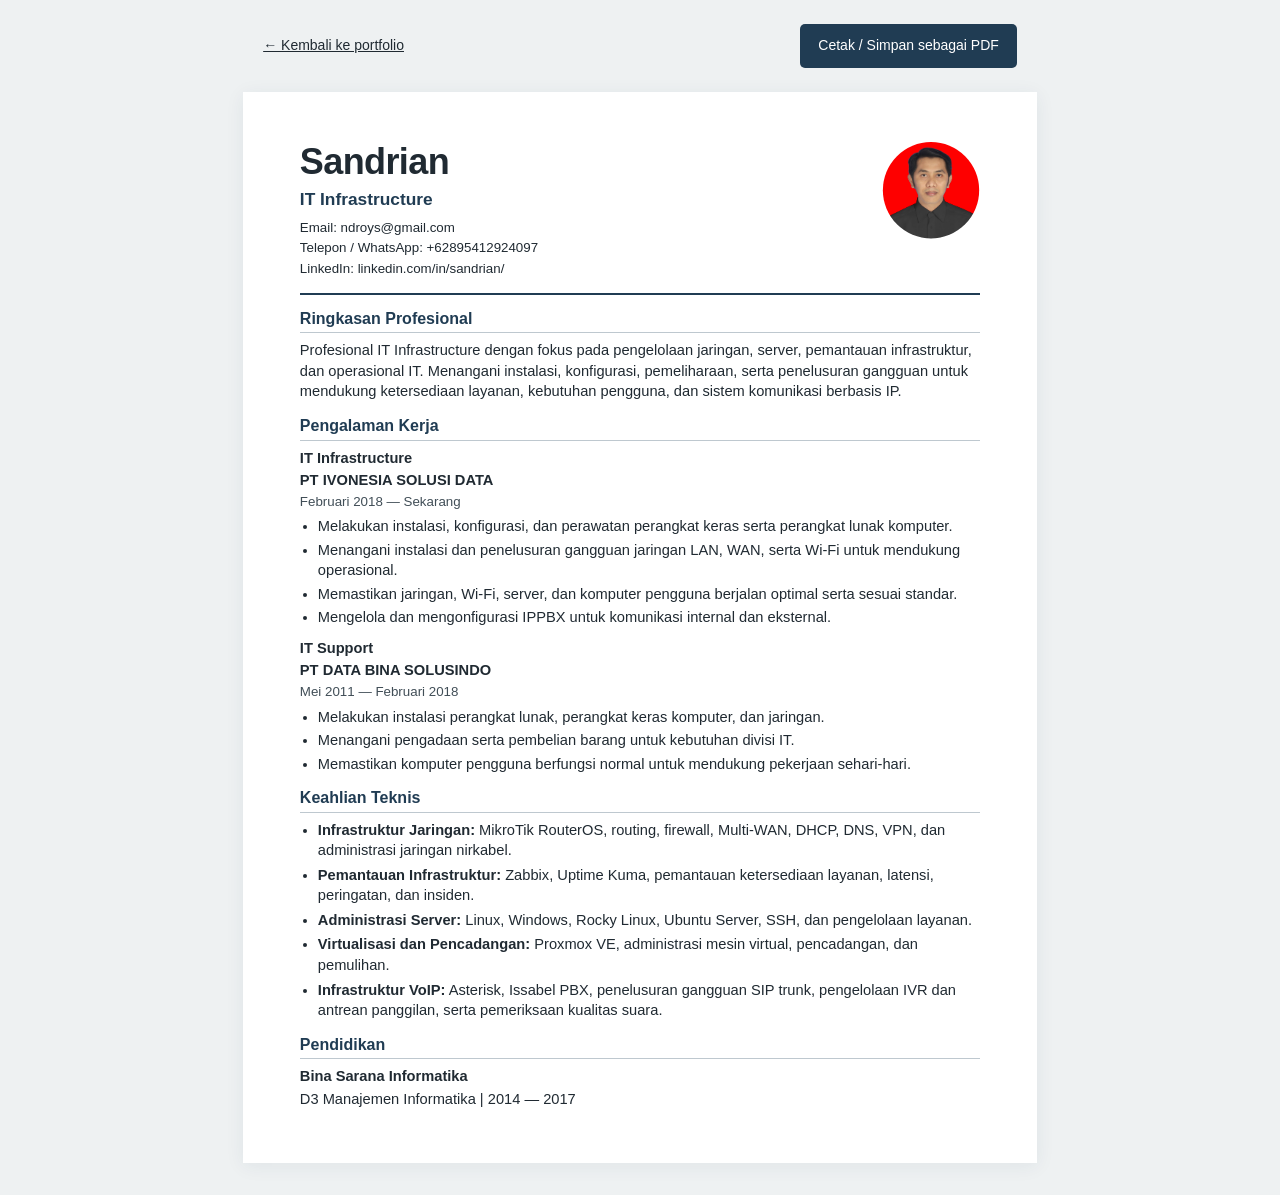
==== assets/cv/cv.html @ 35f3ea59 "Add files via upload" ====
<!DOCTYPE html>
<html lang="id">
<head>
  <meta charset="UTF-8">
  <meta name="viewport" content="width=device-width, initial-scale=1">
  <meta name="description" content="CV Sandrian — IT Infrastructure dalam Bahasa Indonesia.">
  <!-- Judul menjadi saran nama berkas saat memilih Simpan sebagai PDF. -->
  <title>CV_Sandrian</title>
  <link rel="icon" href="../images/favicon.svg" type="image/svg+xml">
  <link rel="stylesheet" href="cv.css">
  <script src="cv.js" defer></script>
</head>
<body>
  <!-- Kontrol layar disembunyikan saat dicetak. Ctrl+P tetap dapat digunakan tanpa JS. -->
  <aside class="print-toolbar" aria-label="Pengaturan cetak CV">
    <div class="toolbar-actions">
      <a href="../../index.html">← Kembali ke portfolio</a>
      <button id="print-cv" type="button">Cetak / Simpan sebagai PDF</button>
    </div>
    <noscript><p>JavaScript tidak aktif. Tekan Ctrl+P untuk mencetak atau menyimpan CV sebagai PDF.</p></noscript>
  </aside>

  <!-- CV satu kolom: seluruh informasi berupa teks yang dapat dipilih dan disalin. -->
  <main class="cv-document">
    <header class="cv-header">
      <div>
        <!-- Nama yang tersedia di proyek; jangan menambahkan nama belakang tanpa konfirmasi. -->
        <h1>Sandrian</h1>
        <p class="role">IT Infrastructure</p>
        <address>
          <p>Email: <a href="mailto:ndroys@gmail.com">ndroys@gmail.com</a></p>
          <p>Telepon / WhatsApp: <a href="https://wa.me/62895412924097">+62895412924097</a></p>
          <p>LinkedIn: <a href="https://www.linkedin.com/in/sandrian/">linkedin.com/in/sandrian/</a></p>
        </address>
      </div>
      <!-- Foto asli dipakai tanpa regenerasi wajah. Teks CV tetap berdiri sendiri. -->
      <img src="../images/Sandrian.jpg" alt="Foto Sandrian" width="2176" height="2153" class="cv-photo">
    </header>

    <section aria-labelledby="summary-title">
      <h2 id="summary-title">Ringkasan Profesional</h2>
      <p>Profesional IT Infrastructure dengan fokus pada pengelolaan jaringan, server, pemantauan infrastruktur, dan operasional IT. Menangani instalasi, konfigurasi, pemeliharaan, serta penelusuran gangguan untuk mendukung ketersediaan layanan, kebutuhan pengguna, dan sistem komunikasi berbasis IP.</p>
    </section>

    <!-- Pengalaman ditulis sesuai data portfolio, terbaru terlebih dahulu. -->
    <section aria-labelledby="experience-title">
      <h2 id="experience-title">Pengalaman Kerja</h2>
      <article class="job">
        <h3>IT Infrastructure</h3>
        <p class="organization">PT IVONESIA SOLUSI DATA</p>
        <p class="period">Februari 2018 — Sekarang</p>
        <ul>
          <li>Melakukan instalasi, konfigurasi, dan perawatan perangkat keras serta perangkat lunak komputer.</li>
          <li>Menangani instalasi dan penelusuran gangguan jaringan LAN, WAN, serta Wi-Fi untuk mendukung operasional.</li>
          <li>Memastikan jaringan, Wi-Fi, server, dan komputer pengguna berjalan optimal serta sesuai standar.</li>
          <li>Mengelola dan mengonfigurasi IPPBX untuk komunikasi internal dan eksternal.</li>
        </ul>
      </article>
      <article class="job">
        <h3>IT Support</h3>
        <p class="organization">PT DATA BINA SOLUSINDO</p>
        <p class="period">Mei 2011 — Februari 2018</p>
        <ul>
          <li>Melakukan instalasi perangkat lunak, perangkat keras komputer, dan jaringan.</li>
          <li>Menangani pengadaan serta pembelian barang untuk kebutuhan divisi IT.</li>
          <li>Memastikan komputer pengguna berfungsi normal untuk mendukung pekerjaan sehari-hari.</li>
        </ul>
      </article>
    </section>

    <!-- Keahlian berasal dari data portfolio, tanpa persentase atau klaim sertifikasi. -->
    <section aria-labelledby="skills-title">
      <h2 id="skills-title">Keahlian Teknis</h2>
      <ul class="skill-list">
        <li><strong>Infrastruktur Jaringan:</strong> MikroTik RouterOS, routing, firewall, Multi-WAN, DHCP, DNS, VPN, dan administrasi jaringan nirkabel.</li>
        <li><strong>Pemantauan Infrastruktur:</strong> Zabbix, Uptime Kuma, pemantauan ketersediaan layanan, latensi, peringatan, dan insiden.</li>
        <li><strong>Administrasi Server:</strong> Linux, Windows, Rocky Linux, Ubuntu Server, SSH, dan pengelolaan layanan.</li>
        <li><strong>Virtualisasi dan Pencadangan:</strong> Proxmox VE, administrasi mesin virtual, pencadangan, dan pemulihan.</li>
        <li><strong>Infrastruktur VoIP:</strong> Asterisk, Issabel PBX, penelusuran gangguan SIP trunk, pengelolaan IVR dan antrean panggilan, serta pemeriksaan kualitas suara.</li>
      </ul>
    </section>

    <section aria-labelledby="education-title">
      <h2 id="education-title">Pendidikan</h2>
      <p class="organization">Bina Sarana Informatika</p>
      <p>D3 Manajemen Informatika | 2014 — 2017</p>
    </section>
    <!-- Sertifikasi dan pencapaian tidak dicantumkan karena belum tersedia. -->
  </main>
</body>
</html>
---- assets/cv/cv.css ----
/* 01. Tampilan layar — font sistem dan seluruh aset tersedia lokal. */
:root { color-scheme: light; font-family: Arial, Helvetica, sans-serif; color: #202a32; background: #eef1f2; }
* { box-sizing: border-box; }
body { margin: 0; font-size: 11pt; line-height: 1.4; }
a { color: inherit; text-decoration: none; overflow-wrap: anywhere; }
a:focus-visible, button:focus-visible { outline: 3px solid #557e9b; outline-offset: 4px; }
.print-toolbar { max-width: 210mm; margin: 24px auto; padding: 0 20px; font-size: 14px; }
.toolbar-actions { display: flex; justify-content: space-between; align-items: center; gap: 16px; flex-wrap: wrap; }
.toolbar-actions a { text-decoration: underline; }
button { background: #203c53; color: white; border: 0; border-radius: 5px; padding: 12px 18px; min-height: 44px; font: inherit; cursor: pointer; }
.print-toolbar p { margin: 14px 0 0; line-height: 1.7; }
.cv-document { width: 210mm; max-width: calc(100% - 32px); margin: 0 auto 32px; padding: 13mm 15mm; background: white; box-shadow: 0 3px 18px #203c5312; }
/* 02. Isi CV — urutan baca satu kolom, tanpa tabel atau grafik. */
.cv-header { display: flex; justify-content: space-between; align-items: flex-start; gap: 20px; padding-bottom: 12px; border-bottom: 2px solid #203c53; }
h1 { margin: 0; font-size: 27pt; line-height: 1.15; letter-spacing: -.6px; }
.role { margin: 4px 0 8px; font-size: 13pt; font-weight: 700; color: #203c53; }
address { font-style: normal; font-size: 10pt; }
address p { margin: 2px 0; }
/* Bingkai lingkaran memotong sudut hitam foto asli, termasuk saat dicetak. */
.cv-photo { width: 26mm; height: 26mm; object-fit: cover; object-position: center; border-radius: 50%; clip-path: circle(49% at 50% 50%); flex-shrink: 0; }
h2 { margin: 13px 0 7px; padding-bottom: 3px; border-bottom: 1px solid #bec8cf; color: #203c53; font-size: 12pt; line-height: 1.35; }
h3 { margin: 0 0 2px; font-size: 11pt; }
p { margin: 0 0 5px; }
.organization { font-weight: 700; margin-bottom: 2px; }
.period { color: #414e57; font-size: 10pt; margin-bottom: 5px; }
.job + .job { margin-top: 10px; }
ul { margin: 5px 0 0; padding-left: 18px; }
li { margin-bottom: 3px; }
.skill-list li { margin-bottom: 4px; }
/* 03. A4 — teks asli, tanpa rasterisasi; kontrol tidak ikut masuk PDF. */
@page { size: A4 portrait; margin: 12mm 15mm; }
@media print {
  :root, body { background: white; color: #111; }
  .print-toolbar { display: none !important; }
  .cv-document { width: auto; max-width: none; padding: 0; margin: 0; box-shadow: none; }
  .cv-header { break-inside: avoid; }
  h2, h3, .organization, .period { break-after: avoid; }
  .job { break-inside: avoid; }
  p, li { orphans: 2; widows: 2; }
  a { color: inherit; text-decoration: none; }
}
@media screen and (max-width: 600px) {
  .cv-document { padding: 24px 20px; }
  .cv-header { gap: 12px; }
  .cv-photo { width: 65px; height: 65px; }
  h1 { font-size: 25pt; }
  address { font-size: 10pt; }
}
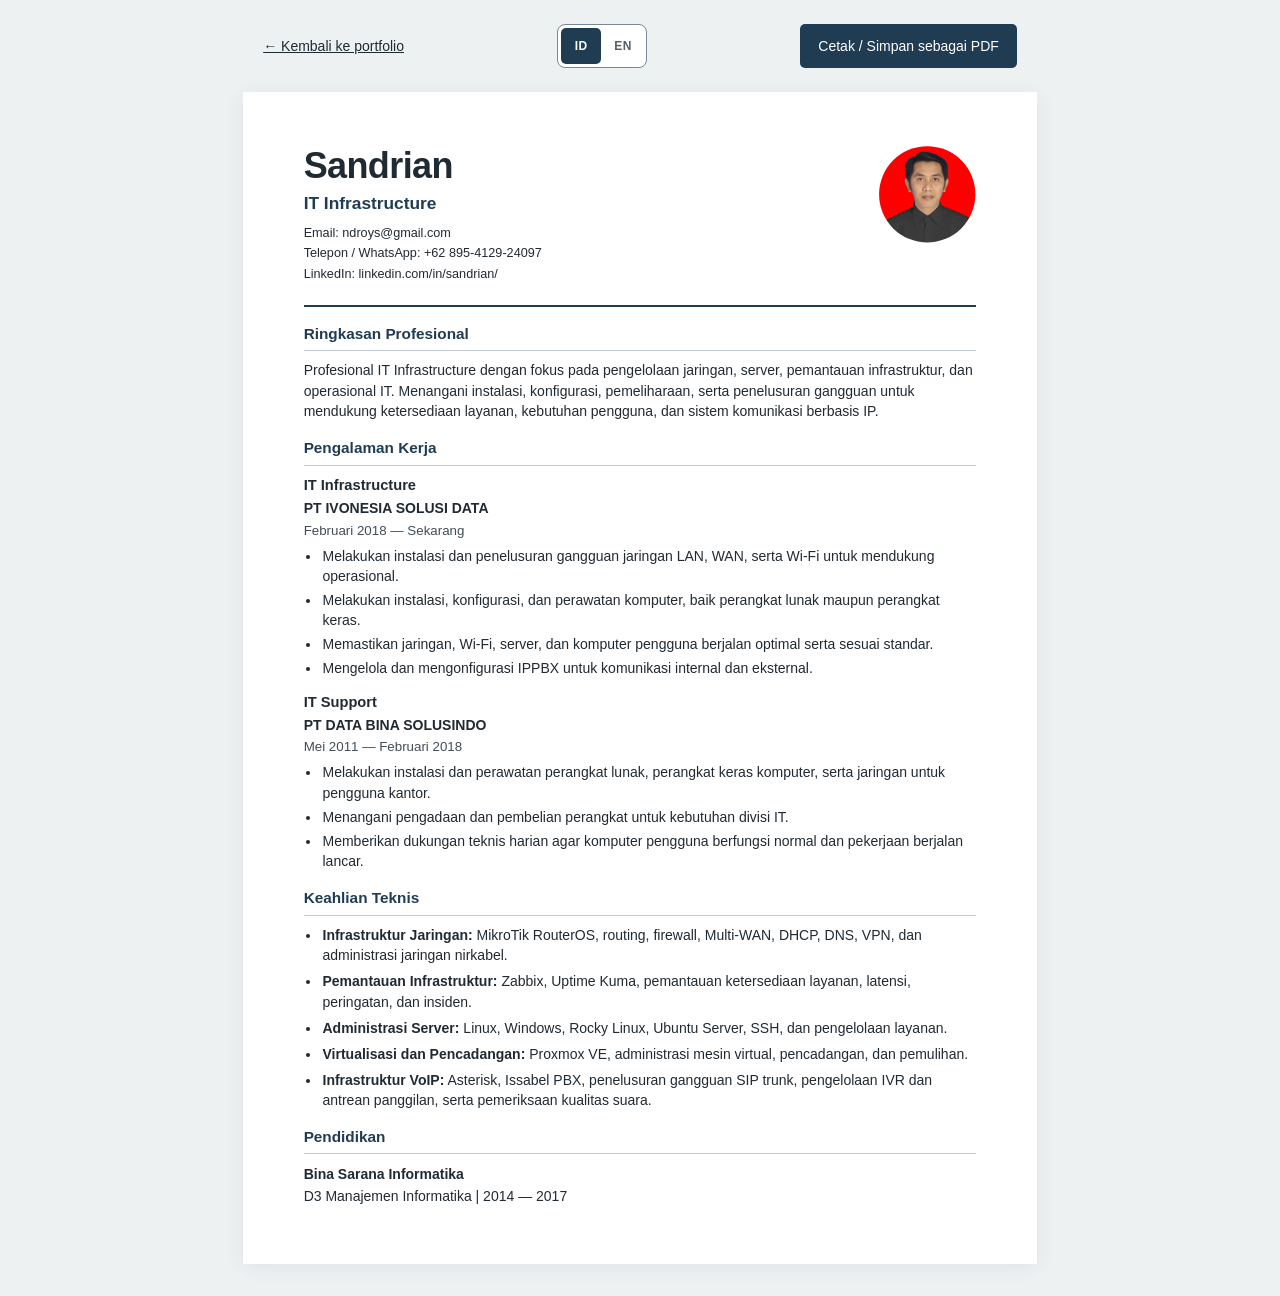
==== commit 4c310044: "Add files via upload" ====
--- a/assets/cv/cv.html
+++ b/assets/cv/cv.html
@@ -5,16 +5,20 @@
   <meta name="viewport" content="width=device-width, initial-scale=1">
   <meta name="description" content="CV Sandrian — IT Infrastructure dalam Bahasa Indonesia.">
   <!-- Judul menjadi saran nama berkas saat memilih Simpan sebagai PDF. -->
-  <title>CV_Sandrian</title>
+  <title>CV_Sandrian_ID</title>
   <link rel="icon" href="../images/favicon.svg" type="image/svg+xml">
   <link rel="stylesheet" href="cv.css">
+  <link rel="stylesheet" href="../css/language.css">
+  <script src="../js/translations.js" defer></script>
+  <script src="../js/i18n.js" defer></script>
   <script src="cv.js" defer></script>
 </head>
-<body>
+<body data-page="cv">
   <!-- Kontrol layar disembunyikan saat dicetak. Ctrl+P tetap dapat digunakan tanpa JS. -->
   <aside class="print-toolbar" aria-label="Pengaturan cetak CV">
     <div class="toolbar-actions">
-      <a href="../../index.html">← Kembali ke portfolio</a>
+      <a data-portfolio-link href="../../index.html?lang=id">← Kembali ke portfolio</a>
+      <div class="language-switch" data-language-switch role="group" aria-label="Pilih bahasa" hidden><button type="button" class="language-option" data-language="id" lang="id" aria-label="Bahasa Indonesia" title="Bahasa Indonesia" aria-pressed="true">ID</button><button type="button" class="language-option" data-language="en" lang="en" aria-label="English" title="English" aria-pressed="false">EN</button></div>
       <button id="print-cv" type="button">Cetak / Simpan sebagai PDF</button>
     </div>
     <noscript><p>JavaScript tidak aktif. Tekan Ctrl+P untuk mencetak atau menyimpan CV sebagai PDF.</p></noscript>
@@ -29,7 +33,7 @@
         <p class="role">IT Infrastructure</p>
         <address>
           <p>Email: <a href="mailto:ndroys@gmail.com">ndroys@gmail.com</a></p>
-          <p>Telepon / WhatsApp: <a href="https://wa.me/62895412924097">+62895412924097</a></p>
+          <p>Telepon / WhatsApp: <a href="https://wa.me/62895412924097">+62 895-4129-24097</a></p>
           <p>LinkedIn: <a href="https://www.linkedin.com/in/sandrian/">linkedin.com/in/sandrian/</a></p>
         </address>
       </div>
@@ -50,8 +54,8 @@
         <p class="organization">PT IVONESIA SOLUSI DATA</p>
         <p class="period">Februari 2018 — Sekarang</p>
         <ul>
-          <li>Melakukan instalasi, konfigurasi, dan perawatan perangkat keras serta perangkat lunak komputer.</li>
-          <li>Menangani instalasi dan penelusuran gangguan jaringan LAN, WAN, serta Wi-Fi untuk mendukung operasional.</li>
+          <li>Melakukan instalasi dan penelusuran gangguan jaringan LAN, WAN, serta Wi-Fi untuk mendukung operasional.</li>
+          <li>Melakukan instalasi, konfigurasi, dan perawatan komputer, baik perangkat lunak maupun perangkat keras.</li>
           <li>Memastikan jaringan, Wi-Fi, server, dan komputer pengguna berjalan optimal serta sesuai standar.</li>
           <li>Mengelola dan mengonfigurasi IPPBX untuk komunikasi internal dan eksternal.</li>
         </ul>
@@ -61,9 +65,9 @@
         <p class="organization">PT DATA BINA SOLUSINDO</p>
         <p class="period">Mei 2011 — Februari 2018</p>
         <ul>
-          <li>Melakukan instalasi perangkat lunak, perangkat keras komputer, dan jaringan.</li>
-          <li>Menangani pengadaan serta pembelian barang untuk kebutuhan divisi IT.</li>
-          <li>Memastikan komputer pengguna berfungsi normal untuk mendukung pekerjaan sehari-hari.</li>
+          <li>Melakukan instalasi dan perawatan perangkat lunak, perangkat keras komputer, serta jaringan untuk pengguna kantor.</li>
+          <li>Menangani pengadaan dan pembelian perangkat untuk kebutuhan divisi IT.</li>
+          <li>Memberikan dukungan teknis harian agar komputer pengguna berfungsi normal dan pekerjaan berjalan lancar.</li>
         </ul>
       </article>
     </section>
@@ -87,5 +91,6 @@
     </section>
     <!-- Sertifikasi dan pencapaian tidak dicantumkan karena belum tersedia. -->
   </main>
+  <p id="language-status" class="sr-only" role="status" aria-live="polite"></p>
 </body>
 </html>
--- a/assets/cv/cv.css
+++ b/assets/cv/cv.css
@@ -1,41 +1,50 @@
 /* 01. Tampilan layar — font sistem dan seluruh aset tersedia lokal. */
 :root { color-scheme: light; font-family: Arial, Helvetica, sans-serif; color: #202a32; background: #eef1f2; }
 * { box-sizing: border-box; }
-body { margin: 0; font-size: 11pt; line-height: 1.4; }
+body { margin: 0; font-size: 10.5pt; line-height: 1.45; }
 a { color: inherit; text-decoration: none; overflow-wrap: anywhere; }
 a:focus-visible, button:focus-visible { outline: 3px solid #557e9b; outline-offset: 4px; }
 .print-toolbar { max-width: 210mm; margin: 24px auto; padding: 0 20px; font-size: 14px; }
 .toolbar-actions { display: flex; justify-content: space-between; align-items: center; gap: 16px; flex-wrap: wrap; }
 .toolbar-actions a { text-decoration: underline; }
+.sr-only { position: absolute; width: 1px; height: 1px; margin: -1px; overflow: hidden; clip-path: inset(50%); white-space: nowrap; }
 button { background: #203c53; color: white; border: 0; border-radius: 5px; padding: 12px 18px; min-height: 44px; font: inherit; cursor: pointer; }
 .print-toolbar p { margin: 14px 0 0; line-height: 1.7; }
-.cv-document { width: 210mm; max-width: calc(100% - 32px); margin: 0 auto 32px; padding: 13mm 15mm; background: white; box-shadow: 0 3px 18px #203c5312; }
+.cv-document { width: 210mm; max-width: calc(100% - 32px); margin: 0 auto 32px; padding: 14mm 16mm; background: white; box-shadow: 0 3px 18px #203c5312; }
 /* 02. Isi CV — urutan baca satu kolom, tanpa tabel atau grafik. */
-.cv-header { display: flex; justify-content: space-between; align-items: flex-start; gap: 20px; padding-bottom: 12px; border-bottom: 2px solid #203c53; }
+.cv-header { display: flex; justify-content: space-between; align-items: flex-start; gap: 8mm; padding-bottom: 5mm; border-bottom: 1.5pt solid #203c53; }
+.cv-header > div { min-width: 0; }
 h1 { margin: 0; font-size: 27pt; line-height: 1.15; letter-spacing: -.6px; }
 .role { margin: 4px 0 8px; font-size: 13pt; font-weight: 700; color: #203c53; }
-address { font-style: normal; font-size: 10pt; }
-address p { margin: 2px 0; }
+address { font-style: normal; font-size: 9.5pt; line-height: 1.55; }
+address p { margin: 1px 0; }
 /* Bingkai lingkaran memotong sudut hitam foto asli, termasuk saat dicetak. */
 .cv-photo { width: 26mm; height: 26mm; object-fit: cover; object-position: center; border-radius: 50%; clip-path: circle(49% at 50% 50%); flex-shrink: 0; }
-h2 { margin: 13px 0 7px; padding-bottom: 3px; border-bottom: 1px solid #bec8cf; color: #203c53; font-size: 12pt; line-height: 1.35; }
+h2 { margin: 4.5mm 0 2.5mm; padding-bottom: 1.5mm; border-bottom: 1px solid #bec8cf; color: #203c53; font-size: 11.5pt; line-height: 1.35; }
 h3 { margin: 0 0 2px; font-size: 11pt; }
 p { margin: 0 0 5px; }
 .organization { font-weight: 700; margin-bottom: 2px; }
 .period { color: #414e57; font-size: 10pt; margin-bottom: 5px; }
-.job + .job { margin-top: 10px; }
-ul { margin: 5px 0 0; padding-left: 18px; }
-li { margin-bottom: 3px; }
-.skill-list li { margin-bottom: 4px; }
+.job + .job { margin-top: 3.5mm; }
+ul { margin: 1.5mm 0 0; padding-left: 4.5mm; }
+li { margin-bottom: 1mm; padding-left: .5mm; }
+.skill-list li { margin-bottom: 1.5mm; }
 /* 03. A4 — teks asli, tanpa rasterisasi; kontrol tidak ikut masuk PDF. */
-@page { size: A4 portrait; margin: 12mm 15mm; }
+/* Ruang aman disimpan sebagai padding dokumen, sehingga pilihan margin None
+   pada driver printer tidak membuat teks menempel ke tepi kertas. */
+@page { size: A4 portrait; margin: 0; }
 @media print {
   :root, body { background: white; color: #111; }
+  html, body { width: auto; margin: 0 !important; padding: 0 !important; }
+  body { font-size: 10.5pt; line-height: 1.45; }
   .print-toolbar { display: none !important; }
-  .cv-document { width: auto; max-width: none; padding: 0; margin: 0; box-shadow: none; }
+  .sr-only { display: none !important; }
+  .cv-document { width: 100%; max-width: 210mm; padding: 14mm 16mm; margin: 0 auto; box-shadow: none; }
   .cv-header { break-inside: avoid; }
   h2, h3, .organization, .period { break-after: avoid; }
   .job { break-inside: avoid; }
+  section[aria-labelledby="education-title"] { break-inside: avoid; }
+  li { break-inside: avoid; }
   p, li { orphans: 2; widows: 2; }
   a { color: inherit; text-decoration: none; }
 }
--- a/assets/css/language.css
+++ b/assets/css/language.css
@@ -0,0 +1,40 @@
+/* Pemilih bahasa yang sama untuk portfolio dan CV. */
+.language-switch {
+  display: inline-flex;
+  align-items: center;
+  flex-shrink: 0;
+  gap: 2px;
+  padding: 3px;
+  border: 1px solid var(--control-border, #748a9b);
+  border-radius: 8px;
+  background: var(--surface, #fff);
+}
+.language-switch[hidden] { display: none; }
+.language-option {
+  display: inline-flex;
+  align-items: center;
+  justify-content: center;
+  width: 40px;
+  min-height: 36px;
+  padding: 0;
+  border: 0;
+  border-radius: 5px;
+  background: transparent;
+  color: var(--muted, #536168);
+  font: inherit;
+  font-size: 12px;
+  font-weight: 600;
+  line-height: 1;
+  letter-spacing: .5px;
+  cursor: pointer;
+}
+.language-option:hover { background: var(--tint, #f1f4f3); color: var(--ink, #263238); }
+.language-option[aria-pressed="true"] { background: var(--navy, #203c53); color: var(--button-ink, #fff); }
+.language-option:focus-visible { outline: 2px solid var(--focus, #527b96); outline-offset: 1px; }
+@media (max-width: 400px) {
+  .language-option { width: 32px; }
+  .nav-wrap { gap: 4px; }
+  .nav-wrap .brand,.nav-wrap .theme-toggle { width: 40px; }
+  .nav-wrap .menu-toggle { min-width: 40px; width: 40px; }
+}
+@media print { .language-switch { display: none !important; } }
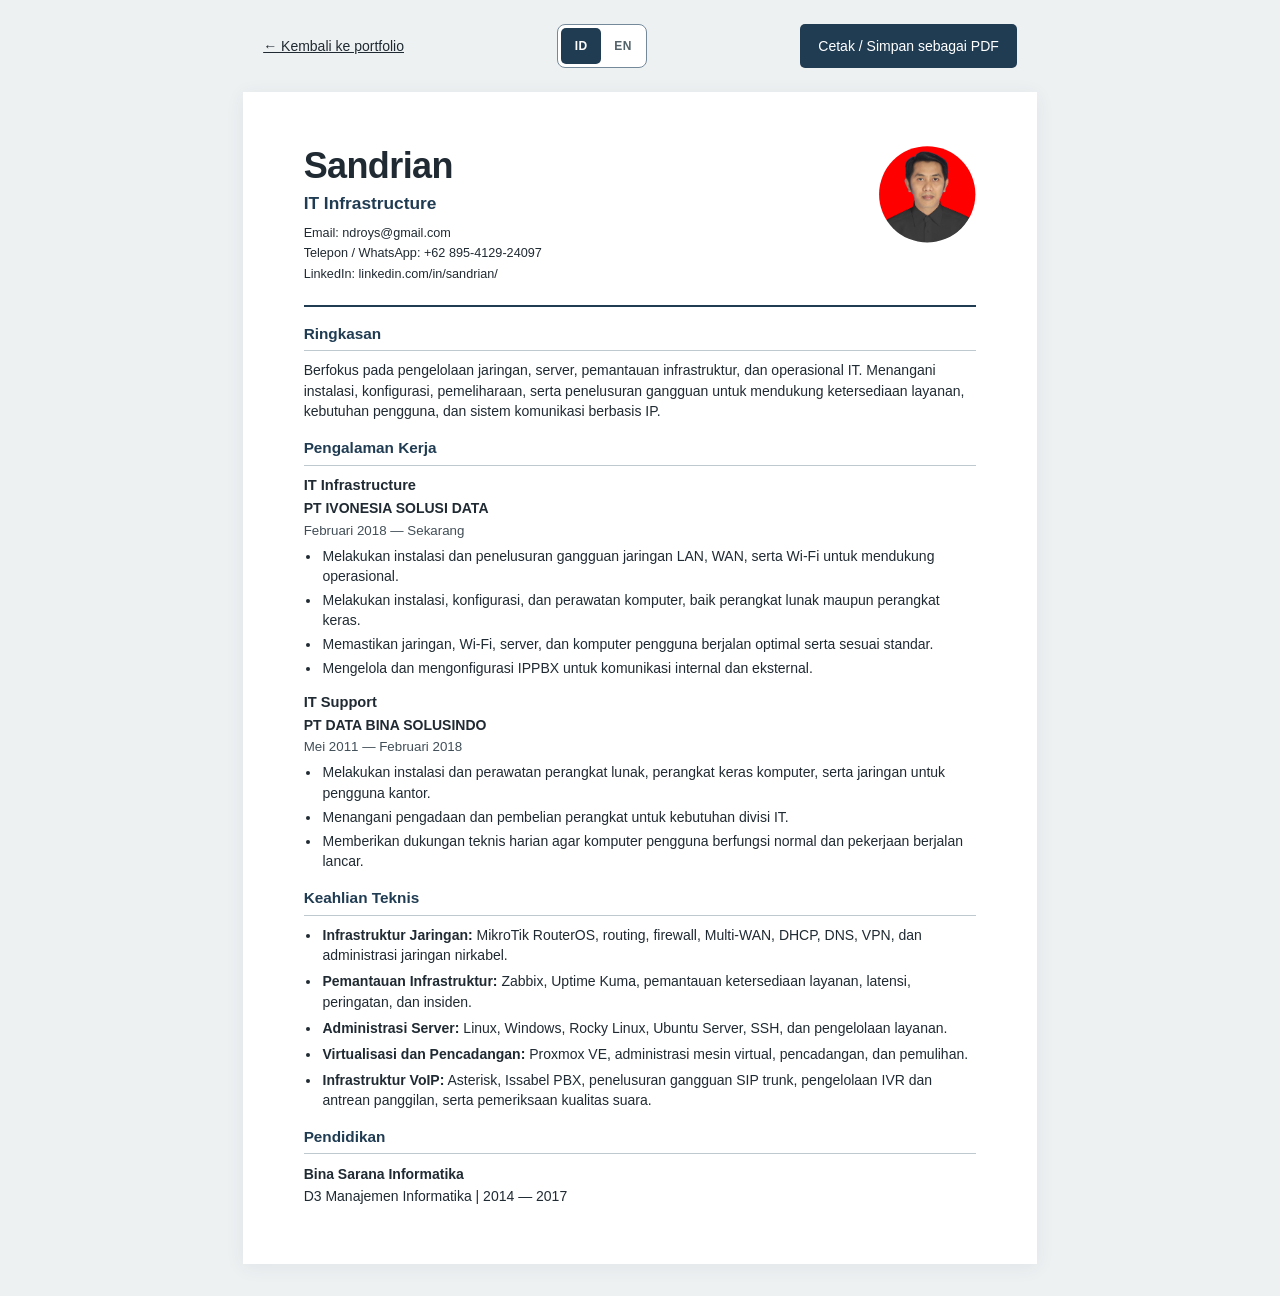
==== commit 5cdf5fbb: "Add files via upload" ====
--- a/assets/cv/cv.html
+++ b/assets/cv/cv.html
@@ -42,8 +42,8 @@
     </header>
 
     <section aria-labelledby="summary-title">
-      <h2 id="summary-title">Ringkasan Profesional</h2>
-      <p>Profesional IT Infrastructure dengan fokus pada pengelolaan jaringan, server, pemantauan infrastruktur, dan operasional IT. Menangani instalasi, konfigurasi, pemeliharaan, serta penelusuran gangguan untuk mendukung ketersediaan layanan, kebutuhan pengguna, dan sistem komunikasi berbasis IP.</p>
+      <h2 id="summary-title">Ringkasan</h2>
+      <p>Berfokus pada pengelolaan jaringan, server, pemantauan infrastruktur, dan operasional IT. Menangani instalasi, konfigurasi, pemeliharaan, serta penelusuran gangguan untuk mendukung ketersediaan layanan, kebutuhan pengguna, dan sistem komunikasi berbasis IP.</p>
     </section>
 
     <!-- Pengalaman ditulis sesuai data portfolio, terbaru terlebih dahulu. -->
